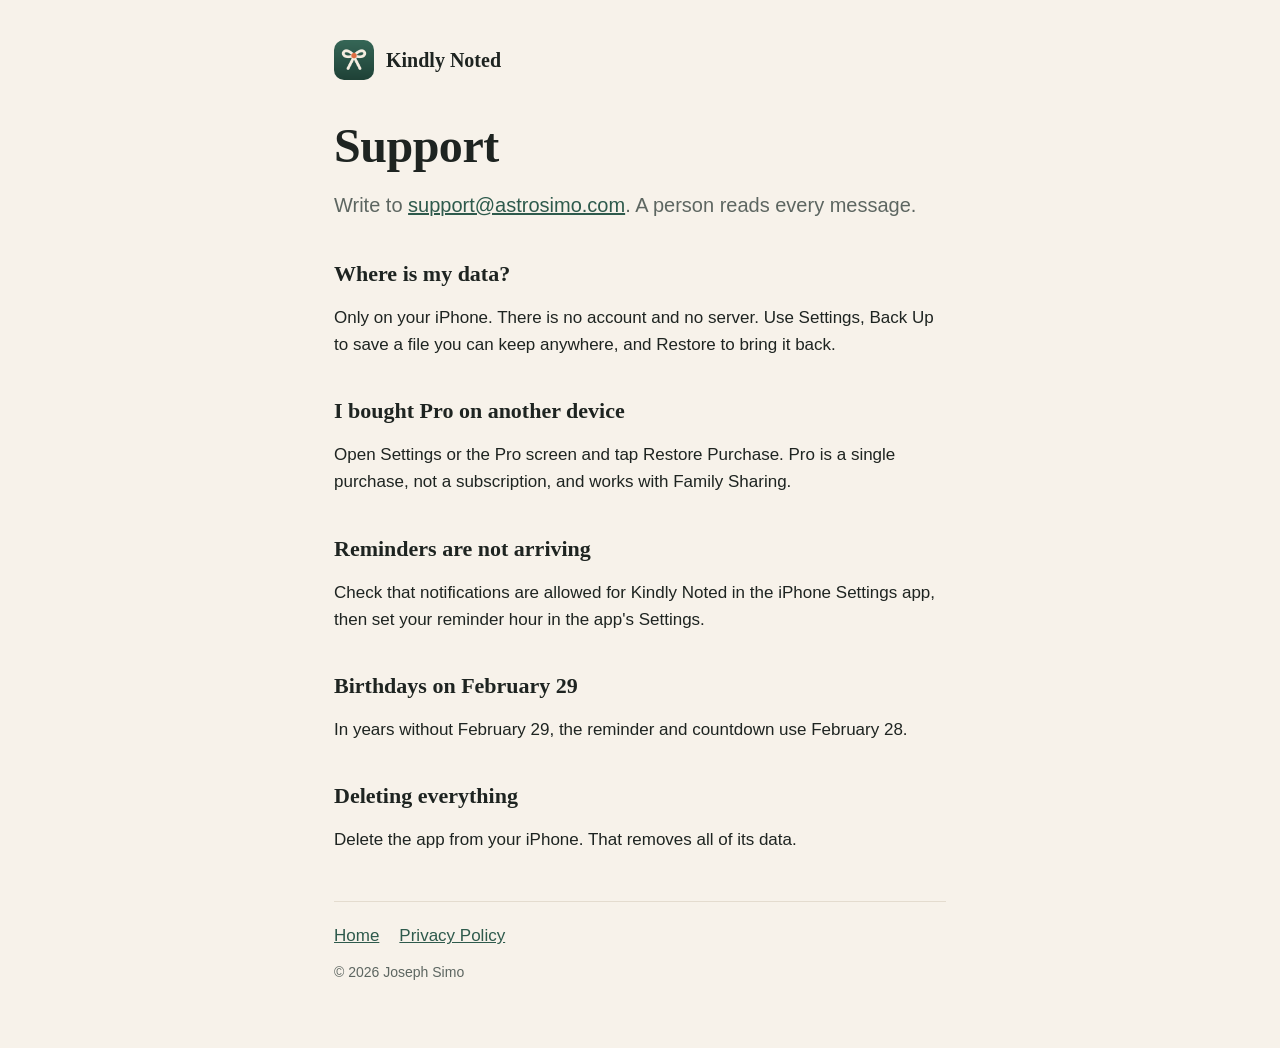
==== support/index.html @ 5e3527e1 "Kindly Noted site: home, support, privacy" ====
<!doctype html>
<html lang="en"><head><meta charset="utf-8"><meta name="viewport" content="width=device-width,initial-scale=1">
<title>Support | Kindly Noted</title>
<link rel="apple-touch-icon" href="../apple-touch-icon.png">
<link rel="stylesheet" href="../style.css"></head>
<body><main>
<header><img src="../icon.png" alt=""><a href="../">Kindly Noted</a></header>
<h1>Support</h1>
<p class="lead">Write to <a href="mailto:support@astrosimo.com">support@astrosimo.com</a>. A person reads every message.</p>
<h2>Where is my data?</h2>
<p>Only on your iPhone. There is no account and no server. Use Settings, Back Up to save a file you can keep anywhere, and Restore to bring it back.</p>
<h2>I bought Pro on another device</h2>
<p>Open Settings or the Pro screen and tap Restore Purchase. Pro is a single purchase, not a subscription, and works with Family Sharing.</p>
<h2>Reminders are not arriving</h2>
<p>Check that notifications are allowed for Kindly Noted in the iPhone Settings app, then set your reminder hour in the app's Settings.</p>
<h2>Birthdays on February 29</h2>
<p>In years without February 29, the reminder and countdown use February 28.</p>
<h2>Deleting everything</h2>
<p>Delete the app from your iPhone. That removes all of its data.</p>
<nav><a href="../">Home</a><a href="../privacy.html">Privacy Policy</a></nav>
<footer>&copy; 2026 Joseph Simo</footer>
</main></body></html>
---- style.css ----
:root{--paper:#F7F2EA;--sheet:#FFFCF7;--ink:#1E2421;--soft:#5d6661;--green:#2E5A4C;--persimmon:#C2552D;--line:#E4DCCF;
--serif:ui-serif,"New York","Iowan Old Style",Georgia,serif;--sans:-apple-system,BlinkMacSystemFont,"Segoe UI",Roboto,sans-serif}
@media (prefers-color-scheme:dark){:root{--paper:#16191A;--sheet:#202425;--ink:#EDE7DD;--soft:#a7aca8;--green:#8CC4AE;--persimmon:#F08A5D;--line:#343A3B}}
*{box-sizing:border-box}
body{margin:0;background:var(--paper);color:var(--ink);font:17px/1.6 var(--sans)}
main{max-width:660px;margin:0 auto;padding:40px 24px 64px}
header{display:flex;align-items:center;gap:12px;margin-bottom:40px}
header img{width:40px;height:40px;border-radius:10px}
header a{font:600 20px var(--serif);color:var(--ink);text-decoration:none}
h1{font:600 clamp(34px,7vw,48px)/1.1 var(--serif);margin:0 0 16px;letter-spacing:-.01em}
h2{font:600 22px var(--serif);margin:40px 0 8px}
.lead{font-size:20px;color:var(--soft);margin:0 0 28px}
a{color:var(--green)}
ol.notes{list-style:none;padding:0;margin:32px 0;counter-reset:n}
ol.notes li{counter-increment:n;display:grid;grid-template-columns:40px 1fr;padding:16px 0;border-top:1px solid var(--line)}
ol.notes li::before{content:counter(n);font:600 22px var(--serif);color:var(--persimmon)}
ol.notes b{font-family:var(--serif);font-size:19px}
.card{background:var(--sheet);border:1px solid var(--line);border-radius:18px;padding:20px 22px;margin:24px 0}
nav{display:flex;gap:20px;margin-top:48px;padding-top:20px;border-top:1px solid var(--line)}
footer{color:var(--soft);font-size:14px;margin-top:12px}
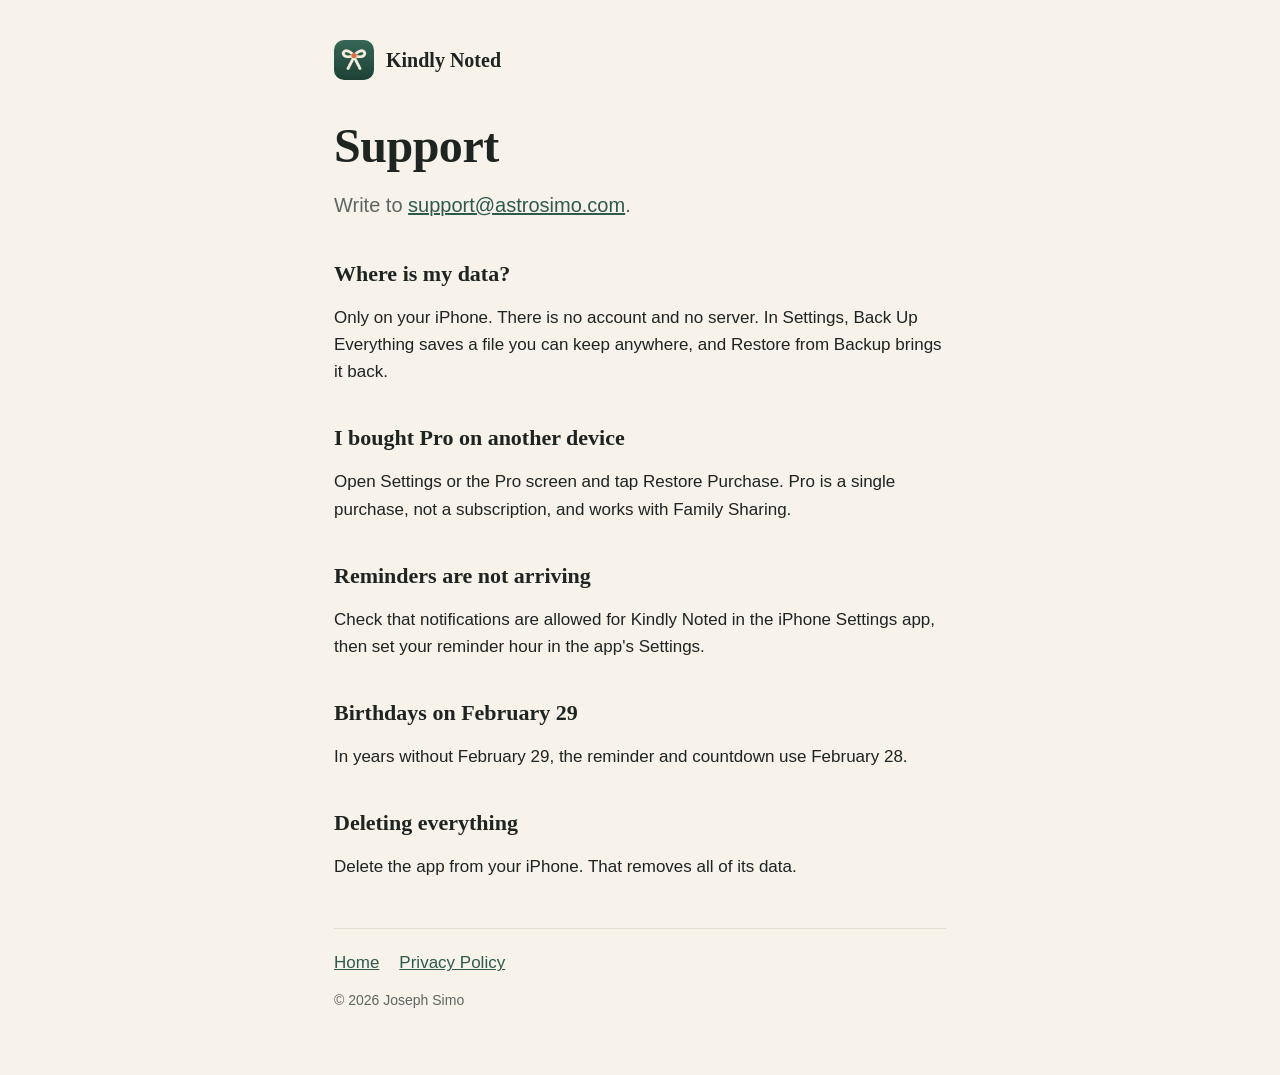
==== commit d7cccdd4: "Support copy matches app labels" ====
--- a/support/index.html
+++ b/support/index.html
@@ -6,9 +6,9 @@
 <body><main>
 <header><img src="../icon.png" alt=""><a href="../">Kindly Noted</a></header>
 <h1>Support</h1>
-<p class="lead">Write to <a href="mailto:support@astrosimo.com">support@astrosimo.com</a>. A person reads every message.</p>
+<p class="lead">Write to <a href="mailto:support@astrosimo.com">support@astrosimo.com</a>.</p>
 <h2>Where is my data?</h2>
-<p>Only on your iPhone. There is no account and no server. Use Settings, Back Up to save a file you can keep anywhere, and Restore to bring it back.</p>
+<p>Only on your iPhone. There is no account and no server. In Settings, Back Up Everything saves a file you can keep anywhere, and Restore from Backup brings it back.</p>
 <h2>I bought Pro on another device</h2>
 <p>Open Settings or the Pro screen and tap Restore Purchase. Pro is a single purchase, not a subscription, and works with Family Sharing.</p>
 <h2>Reminders are not arriving</h2>
